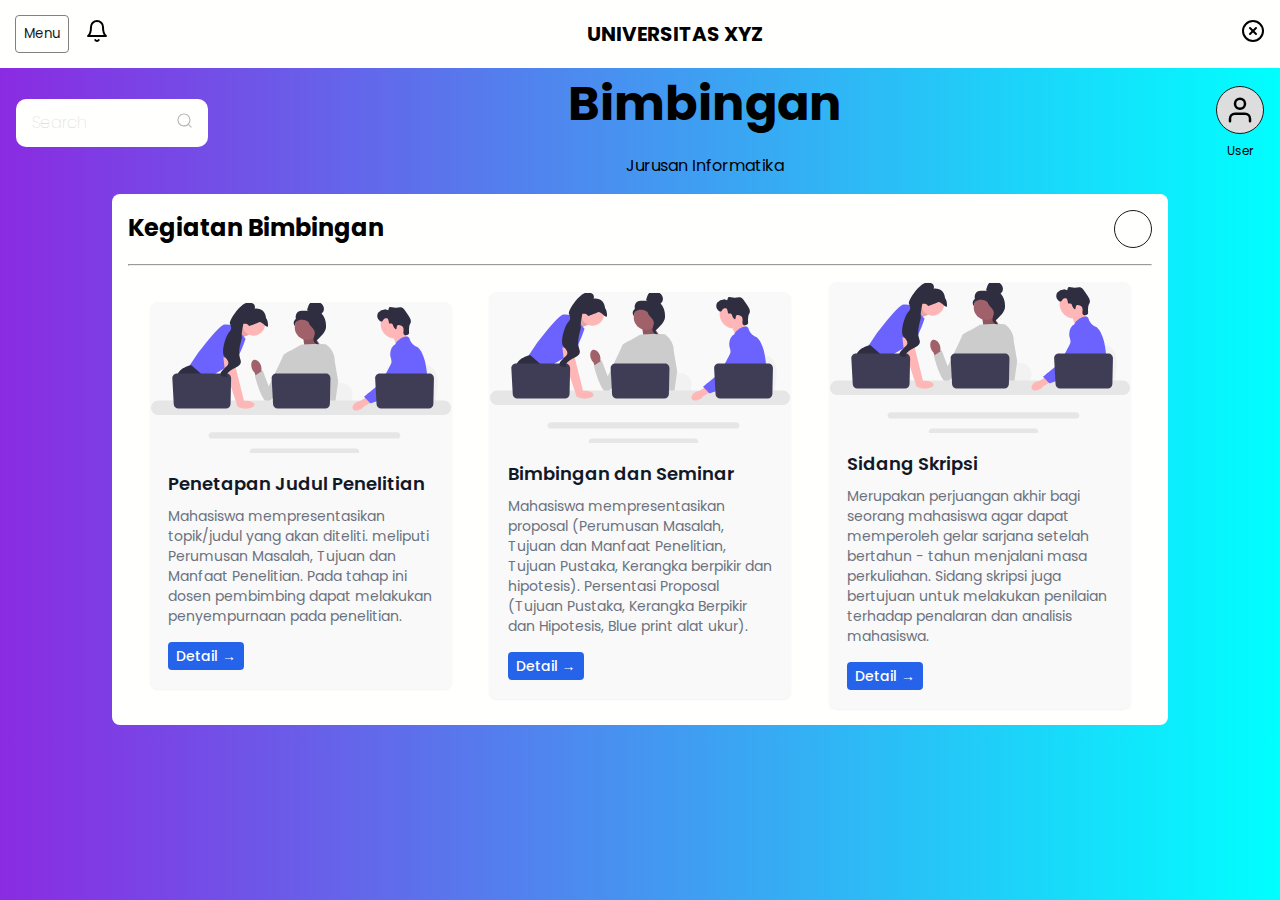
==== Bimbingan/index.html @ 403a181a "Create Interface Bimbingan" ====
<!DOCTYPE html>
<html lang="en">
<head>
    <meta charset="UTF-8">
    <meta name="viewport" content="width=device-width, initial-scale=1.0">
    <link rel="stylesheet" href="./assets/css/style.css">

    <!-- CDN Fontawesome -->
    <link rel="stylesheet" href="https://cdnjs.cloudflare.com/ajax/libs/font-awesome/6.5.1/css/all.min.css" integrity="sha512-DTOQO9RWCH3ppGqcWaEA1BIZOC6xxalwEsw9c2QQeAIftl+Vegovlnee1c9QX4TctnWMn13TZye+giMm8e2LwA==" crossorigin="anonymous" referrerpolicy="no-referrer" />

    <!-- CDN Google Fonts -->
    <link rel="preconnect" href="https://fonts.googleapis.com">
    <link rel="preconnect" href="https://fonts.gstatic.com" crossorigin>
    <link href="https://fonts.googleapis.com/css2?family=Poppins:ital,wght@0,200;0,400;0,500;0,700;0,800;1,100&display=swap" rel="stylesheet">

    <title>Website Bimbingan</title>
</head>
<body>
    
    <!-- Navbar -->

    <!-- Bagian ini merupakan kode untuk membuat navigation bar -->
    <nav>
        <!-- Section sebelah kiri - Dropdown Menu -->
        <div class="dropdown-container">
            <div class="dropdown">
                <button class="dropbtn">Menu
                    <span>
                        <i class="fa-solid fa-chevron-down" style="color: #191919;"></i>
                    </span>
                </button>
                <div class="dropdown-content">
                  <a href="#">Halaman Utama</a>
                  <a href="#">Pengambilan Topik</a>
                  <a href="#">Bimbingan</a>
                  <a href="#">Seminar</a>
                </div>
            </div>
            <span>
                <img src="./assets/img/bell.svg" alt="Notif-icon" srcset="" id="notif-icon">
            </span>
        </div>

        <!-- Section tengah - Nama Brand -->
        <div class="navbar-brand">Universitas XYZ</div>


        <!-- Section kanan - Logo X -->
        <div>
            <img src="./assets/img/x-circle.svg" alt="X-icon" srcset="" id="x-icon">
        </div>
        
    </nav>
    <!-- End of navbar -->
    
    <!-- Header -->
    <!-- Kode untuk membuat bagian atas website (bawah navbar), terdiri dari judul, searchbar, dan icon profile pengguna -->
    <div id="header">
        <div id="search-header">
            <div class="search">
                <input type="text" class="search__input" placeholder="Search">
                <button class="search__button">
                    <svg class="search__icon" aria-hidden="true" viewBox="0 0 24 24">
                        <g>
                            <path d="M21.53 20.47l-3.66-3.66C19.195 15.24 20 13.214 20 11c0-4.97-4.03-9-9-9s-9 4.03-9 9 4.03 9 9 9c2.215 0 4.24-.804 5.808-2.13l3.66 3.66c.147.146.34.22.53.22s.385-.073.53-.22c.295-.293.295-.767.002-1.06zM3.5 11c0-4.135 3.365-7.5 7.5-7.5s7.5 3.365 7.5 7.5-3.365 7.5-7.5 7.5-7.5-3.365-7.5-7.5z"></path>
                        </g>
                    </svg>
                </button>
            </div>
        </div>
        <div id="title-header">
            <h1>Bimbingan</h1>
            <p>Jurusan Informatika</p>
        </div>

        <div id="profile-header">
            <div id="img-profile-header">
               <img src="./assets/img/user.svg" alt="user-icon" srcset="">
            </div>
            <p>User</p>
        </div>
    </div>
    <!-- End of header -->

    <!-- Main -->
    <!-- Kode untuk membuat bagian utama pada website, yaitu informasi bimbingan, dimana didalamnya tersusun dari card-card -->
    <main>
        <div id="top-main">
            <h2>Kegiatan Bimbingan</h2>
            <div id="icon-exclamation">
                <i class="fa-solid fa-exclamation" style="color: #191919; width: 20px; height: 20px;"></i>
            </div>
        </div>
        
        <hr style="margin: 1em 0;">

        <div id="card-container">
          <!-- Card yang berguna untuk menampilkan informasi dari setiap bimbingan -->
            <div class="card">
                <div class="image">
                </div>
                 <div class="content">
                   <a href="#">
                     <span class="title">
                       Penetapan Judul Penelitian
                     </span>
                   </a>
               
                   <p class="desc">
                     Mahasiswa mempresentasikan topik/judul yang akan diteliti. meliputi
                     Perumusan Masalah, Tujuan dan Manfaat Penelitian. Pada tahap ini
                     dosen pembimbing dapat melakukan penyempurnaan pada penelitian.
                   </p>
               
                   <a class="action" href="#">
                     Detail
                     <span aria-hidden="true">
                       →
                     </span>
                   </a>
                 </div>
            </div>

            <div class="card">
              <div class="image">
              </div>
               <div class="content">
                 <a href="#">
                   <span class="title">
                     Bimbingan dan Seminar
                   </span>
                 </a>
             
                 <p class="desc">
                   Mahasiswa mempresentasikan proposal (Perumusan Masalah, Tujuan dan Manfaat
                   Penelitian, Tujuan Pustaka, Kerangka berpikir dan hipotesis).
                   Persentasi Proposal (Tujuan Pustaka, Kerangka Berpikir dan Hipotesis,
                   Blue print alat ukur).
                 </p>
             
                 <a class="action" href="#">
                   Detail
                   <span aria-hidden="true">
                     →
                   </span>
                 </a>
               </div>
          </div>

             <div class="card">
                <div class="image">
                </div>
                 <div class="content">
                   <a href="#">
                     <span class="title">
                       Sidang Skripsi
                     </span>
                   </a>
               
                   <p class="desc">
                     Merupakan perjuangan akhir bagi seorang mahasiswa agar dapat memperoleh
                     gelar sarjana setelah bertahun - tahun menjalani masa perkuliahan.
                     Sidang skripsi juga bertujuan untuk melakukan penilaian terhadap
                     penalaran dan analisis mahasiswa.
                   </p>
               
                   <a class="action" href="#">
                     Detail
                     <span aria-hidden="true">
                       →
                     </span>
                   </a>
                 </div>
            </div>
        </div>
    </main>

    <!-- End of main -->

    <!-- Popup Card -->
    <!-- Kode ini merupakan bagian untuk menampilkan pop up ketika tombol detail di klik, terdapat informasi detail terkait bimbingan, termasuk waktu dan tanggal bimbingan -->
    <div class="popup-container" style="display: none;">

      <div class="card popup">
          <div class="card-title">
              <h3>Pengumpulan Judul</h3>
          </div>
          <div class="image"></div>
       <div class="content">
         <a href="#">
             <span class="title">
              Penetapan Judul Penelitian
          </span>
         </a>
         
         <p class="desc">
             Mahasiswa mengajukan Judul Penelitian kepada dosen bimbingan,
             disarankan untuk menyiapkan minimal tiga judul skripsi apabila
             ada penolakan dari dosen pembimbing
             
          </p>

          <div class="datetime">
            <div class="date">
              <i class="fa-regular fa-calendar" style="color: #191919;"></i>
              <p>05 Januari 2024</p>
            </div>
            
            <div class="time">
              <i class="fa-regular fa-clock" style="color: #191919;"></i>
              <p>10.00 - 11.00 WIB</p>
            </div>
          </div>
          
          <a class="action" href="#">
              Masuk
           <span aria-hidden="true">
             →
           </span>
         </a>
       </div>
     </div>

     <div class="card popup">
          <div class="card-title">
              <h3>Jadwal Bimbingan dan Seminar</h3>
          </div>
          <div class="image"></div>
       <div class="content">
         <a href="#">
             <span class="title">
              Bimbingan dan Seminar
          </span>
         </a>
         
         <p class="desc">
             Mahasiswa mempresentasikan proposal serta Persentasi proposal
             dengan bobot penilaian 15%
          </p>

          <div class="datetime">
            <div class="date">
              <i class="fa-regular fa-calendar" style="color: #191919;"></i>
              <p>13-27 Februari 2024</p>
            </div>
            
            <div class="time">
              <i class="fa-regular fa-clock" style="color: #191919;"></i>
              <p>07.00 - 12.00 WIB</p>
            </div>
          </div>
          
          <a class="action" href="#">
              Masuk
           <span aria-hidden="true">
             →
           </span>
         </a>
       </div>
     </div>

     <div class="card popup">
          <div class="card-title">
              <h3>Jadwal Sidang Skripsi</h3>
          </div>
          <div class="image"></div>
       <div class="content">
         <a href="#">
             <span class="title">
              Sidang Skripsi
          </span>
         </a>
         
         <p class="desc">
             Tujuan untuk menilai wawasan, pengetahuan, kemampuan, dan juga kedalaman 
             akademik yang dimiliki seorang mahasiswa dengan bobot penilaian 50%
          </p>

          <div class="datetime">
            <div class="date">
              <i class="fa-regular fa-calendar" style="color: #191919;"></i>
              <p>15 Desember 2024</p>
            </div>
            
            <div class="time">
              <i class="fa-regular fa-clock" style="color: #191919;"></i>
              <p>09.00 - 16.00 WIB</p>
            </div>
          </div>
          
          <a class="action" href="#">
              Masuk
           <span aria-hidden="true">
             →
           </span>
         </a>
       </div>
     </div>
  </div>
    <!-- End of popup card -->


<script src="./assets/js/index.js"></script>
</body>
</html>
---- Bimbingan/assets/css/style.css ----
* {
    margin: 0;
    padding: 0;
    font-family: 'Poppins', sans-serif;
}

body {
    background-color: #8A2BE2;
    background-image: linear-gradient(to right, #8A2BE2, #00FFFF);
}


nav {
    background-color: #fffffe;
    display: flex;
    justify-content: space-between;
    align-items: center;
    padding: 15px;
    color: black;
}


.navbar-brand {
    text-align: center;
    font-size: 20px;
    font-weight: bold;
    text-transform: uppercase;
}

.dropdown-container {
    display: flex;
    flex-direction: row;
    justify-content: center;
    align-items: center;
    column-gap: 1em;
    /* gap: 2em; */
}

.dropdown {
    position: relative;
    display: inline-block;
}

.dropbtn {
    color: #191919;
    background-color: #fffffe;
    border: .5px solid gray;
    padding: 8px;
    border-radius: 4px;
    cursor: pointer;
  }

.dropdown-content {
    display: none;
    position: absolute;
    background-color: #fffffe;
    min-width: 20em;
    box-shadow: 0 8px 16px rgba(0, 0, 0, 0.2);
    z-index: 999;
}


.dropdown-content a {
    color: #191919;
    padding: 12px 16px;
    text-decoration: none;
    display: block;
}

.dropdown-content a:hover {
    background-color: #ddd;
}

.dropdown:hover .dropdown-content {
    display: block;
}

.close-icon {
    cursor: pointer;
}

#header {
    margin: 0 1em;
    display: flex;
    flex-direction: row;
    justify-content: space-between;
    align-items: center;
}

#profile-header {
    display: flex;
    flex-direction: column;
    align-items: center;
    justify-content: center;
    row-gap: .5em;
}

#profile-header p {
    font-weight: 400;
    font-size: 12px;
}

#img-profile-header {
    display: flex;
    align-items: center;
    justify-content: center;
    background-color: #ddd;
    border: 1px solid #191919;
    border-radius: 50%;
    padding: .5em;
    width: 30px;
}

#img-profile-header img {
    width: 30px;
    height: 30px;
}

#title-header {
    display: flex;
    flex-direction: column;
    justify-content: center;
    align-items: center;
    row-gap: .8em;
    text-align: center;
    height: 100%;
}

#title-header h1 {
    font-size: 3em;
    margin: 0;
}

.search {
    display: flex;
    align-items: center;
    justify-content: space-between;
    text-align: center;
  }
  
  .search__input {
    font-family: inherit;
    font-size: inherit;
    background-color: #fffffe;
    border: none;
    color: #646464;
    padding: 0.7rem 1rem;
    border-radius: 10px;
    width: 10em;
    transition: all ease-in-out .5s;
    margin-right: -2rem;
  }
  
  .search__input:hover, .search__input:focus {
    box-shadow: 0 0 1em #00000013;
  }
  
  .search__input:focus {
    outline: none;
    background-color: #fffffe;
  }
  
  .search__input::-webkit-input-placeholder {
    font-weight: 100;
    color: #ccc;
  }
  
  .search__input:focus + .search__button {
    background-color: #fffffe;
  }
  
  .search__button {
    border: none;
    background-color: #fffffe;
    margin-top: .1em;
  }
  
  .search__button:hover {
    cursor: pointer;
  }
  
  .search__icon {
    height: 1.3em;
    width: 1.3em;
    fill: #b4b4b4;
  }

main {
    background-color: #fffffe;
    margin: 1em auto;
    width: 80%;
    padding: 1em;
    border-radius: 8px;
}

#top-main {
    display: flex;
    flex-direction: row;
    justify-content: space-between;
}

#icon-exclamation {
    border: 1px solid #191919;
    padding: 8px;
    border-radius: 50%;
    display: flex;
    align-items: center;
    justify-content: center;
}

#icon-exclamation i {
    color: #191919;
    width: 20px;
    height: 20px;
    display: flex;
    align-items: center;
    justify-content: center;
}

#card-container {
    display: flex;
    flex-direction: row;
    flex-wrap: wrap;
    gap: 1em;
    align-items: center;
    justify-content: space-evenly;
}

.card {
    max-width: 300px;
    border-radius: 0.5rem;
    background-color: #F9F9F9;
    box-shadow: 0 1px 2px 0 rgba(0, 0, 0, 0.05);
    border: 1px solid transparent;
  }
  
  .card a {
    text-decoration: none
  }
  
  .content {
    padding: 1.1rem;
  }
  
  .image {
    object-fit: contain;
    width: 100%;
    height: 150px;
    background: url("../img/undraw_engineering_team_a7n2.svg") no-repeat center center;
    background-size: cover;
}

  
  .title {
    color: #111827;
    font-size: 1.125rem;
    line-height: 1.75rem;
    font-weight: 600;
  }
  
  .desc {
    margin-top: 0.5rem;
    color: #6B7280;
    font-size: 0.875rem;
    line-height: 1.25rem;
  }
  
  .action {
    display: inline-flex;
    margin-top: 1rem;
    color: #ffffff;
    font-size: 0.875rem;
    line-height: 1.25rem;
    font-weight: 500;
    align-items: center;
    gap: 0.25rem;
    background-color: #2563EB;
    padding: 4px 8px;
    border-radius: 4px;
  }
  
  .action span {
    transition: .3s ease;
  }
  
  .action:hover span {
    transform: translateX(4px);
  }

/* Styling untuk popup card, kondisi awal display dibuat none (disembunyikan dari tampilan), 
tetapi ketika tombol detail diklik, maka display akan diubah menjadi block dengan bantuan javascript. 
Ketika popup sudah muncul, akan memberikan efek blur pada halaman belakangnya */
.popup-container {
    display: none;
    position: fixed;
    top: 0;
    left: 0;
    right: 0;
    bottom: 0;
    width: 100%;
    height: 100%;
    display: flex;
    justify-content: center;
    align-items: center;
    backdrop-filter: blur(5px);
    z-index: 1;
  }

.popup {
    position: absolute;
    top: 5%;
    left: 38%;
    border: 1px solid #ccc;
    box-shadow: 0 4px 8px rgba(0, 0, 0, 0.1);
    padding: 20px;
}

.card-title {
  margin: .5em 0 1em 0;
}

.card-title h3 {
    text-align: center;
    margin: 0 auto .5em auto;
}

.datetime {
  margin: 1em 0 .5em;
  display: flex;
  align-items: center;
  justify-content: space-between;
}

.date, .time {
  display: flex;
  flex-wrap: wrap;
  align-items: center;
  justify-items: center;
  column-gap: 8px;
}

.date p, .time p {
  font-size: 12px;
}


/* Kode untuk styling layar dengan lebar maksimal 600px */
@media only screen and (max-width: 600px) {
  body {
    font-size: 14px;
  }

  #notif-icon,
  #x-icon {
    display: none;
  }

  .navbar-brand {
    margin-right: 3em;
  }

  .dropdown-container {
    flex-direction: column;
    column-gap: 0;
  }

  .dropdown {
    position: relative;
  }

  .dropdown-content {
    display: none;
    position: absolute;
    top: 100%;
    left: 0;
    background-color: #fffffe;
    min-width: 10em;
    box-shadow: 0 8px 16px rgba(0, 0, 0, 0.2);
    z-index: 999;
  }

  .dropdown:hover .dropdown-content {
    display: block;
  }

  .dropdown-content a {
    color: #191919;
    padding: 12px 16px;
    text-decoration: none;
    display: block;
    text-align: center;
  }

  #search-header {
    display: none;
  }

  #profile-header {
    position: absolute;
    top: 0;
    right: 0;
    margin: 1.2em 1em 0 0;
  }

  #profile-header p {
    display: none;
  }

  #img-profile-header {
    width: 16px;
    height: 16px;
    padding: 8px;
  }

  #title-header {
    display: flex;
    justify-content: center;
    align-items: center;
    width: 100%;
  }

  .popup-container {
    display: none;
    position: fixed;
    top: 0;
    left: 0;
    right: 0;
    bottom: 0;
    width: 100%;
    height: 100%;
    display: flex;
    justify-content: center;
    align-items: center;
    backdrop-filter: blur(5px);
    z-index: 1;
  }

  .popup {
    position: fixed;
    top: 50%;
    left: 50%;
    width: 100%;
    transform: translate(-50%, -50%);
    border: 1px solid #ccc;
    box-shadow: 0 4px 8px rgba(0, 0, 0, 0.1);
    padding: 1em;
  }
}
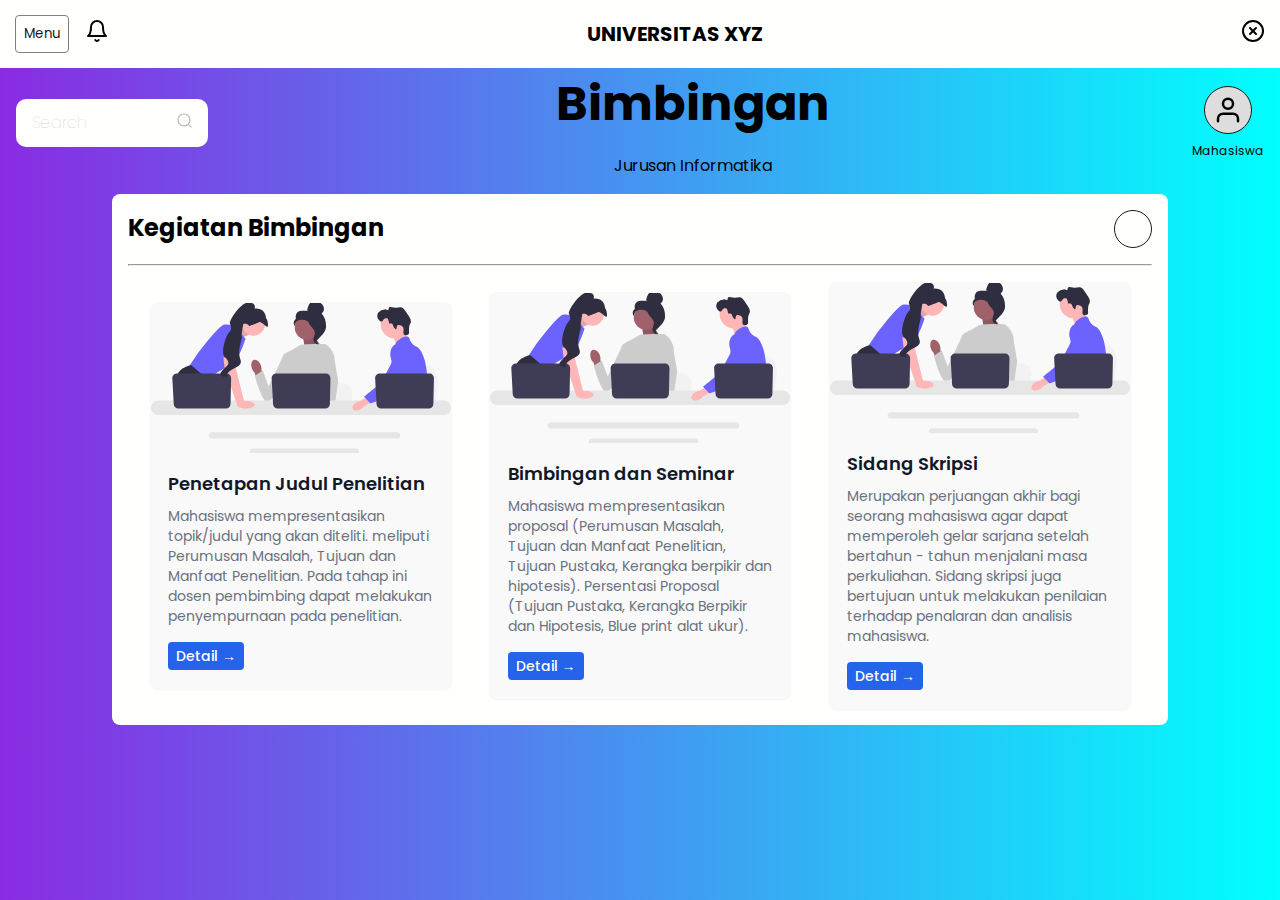
==== commit d3a29617: "perbaikan Interface Bimbingan" ====
--- a/Bimbingan/index.html
+++ b/Bimbingan/index.html
@@ -77,7 +77,7 @@
             <div id="img-profile-header">
                <img src="./assets/img/user.svg" alt="user-icon" srcset="">
             </div>
-            <p>User</p>
+            <p>Mahasiswa</p>
         </div>
     </div>
     <!-- End of header -->
@@ -112,7 +112,7 @@
                      dosen pembimbing dapat melakukan penyempurnaan pada penelitian.
                    </p>
                
-                   <a class="action" href="#">
+                   <a class="action" href="#" id="detail-jupen">
                      Detail
                      <span aria-hidden="true">
                        →
@@ -138,7 +138,7 @@
                    Blue print alat ukur).
                  </p>
              
-                 <a class="action" href="#">
+                 <a class="action" href="#" id="detail-bimbingan">
                    Detail
                    <span aria-hidden="true">
                      →
@@ -164,7 +164,7 @@
                      penalaran dan analisis mahasiswa.
                    </p>
                
-                   <a class="action" href="#">
+                   <a class="action" href="#" id="detail-sidang">
                      Detail
                      <span aria-hidden="true">
                        →
@@ -181,7 +181,8 @@
     <!-- Kode ini merupakan bagian untuk menampilkan pop up ketika tombol detail di klik, terdapat informasi detail terkait bimbingan, termasuk waktu dan tanggal bimbingan -->
     <div class="popup-container" style="display: none;">
 
-      <div class="card popup">
+      <!-- Card popup  Penetapan Judul Penelitian  -->
+      <div class="card popup" id="popup-jupen">
           <div class="card-title">
               <h3>Pengumpulan Judul</h3>
           </div>
@@ -221,7 +222,9 @@
        </div>
      </div>
 
-     <div class="card popup">
+
+    <!-- Card popup  Bimbingan dan Seminar  -->
+     <div class="card popup" id="popup-bimbingan">
           <div class="card-title">
               <h3>Jadwal Bimbingan dan Seminar</h3>
           </div>
@@ -259,7 +262,8 @@
        </div>
      </div>
 
-     <div class="card popup">
+       <!-- Card popup Jadwal Skripsi -->
+     <div class="card popup" id="popup-sidang">
           <div class="card-title">
               <h3>Jadwal Sidang Skripsi</h3>
           </div>
